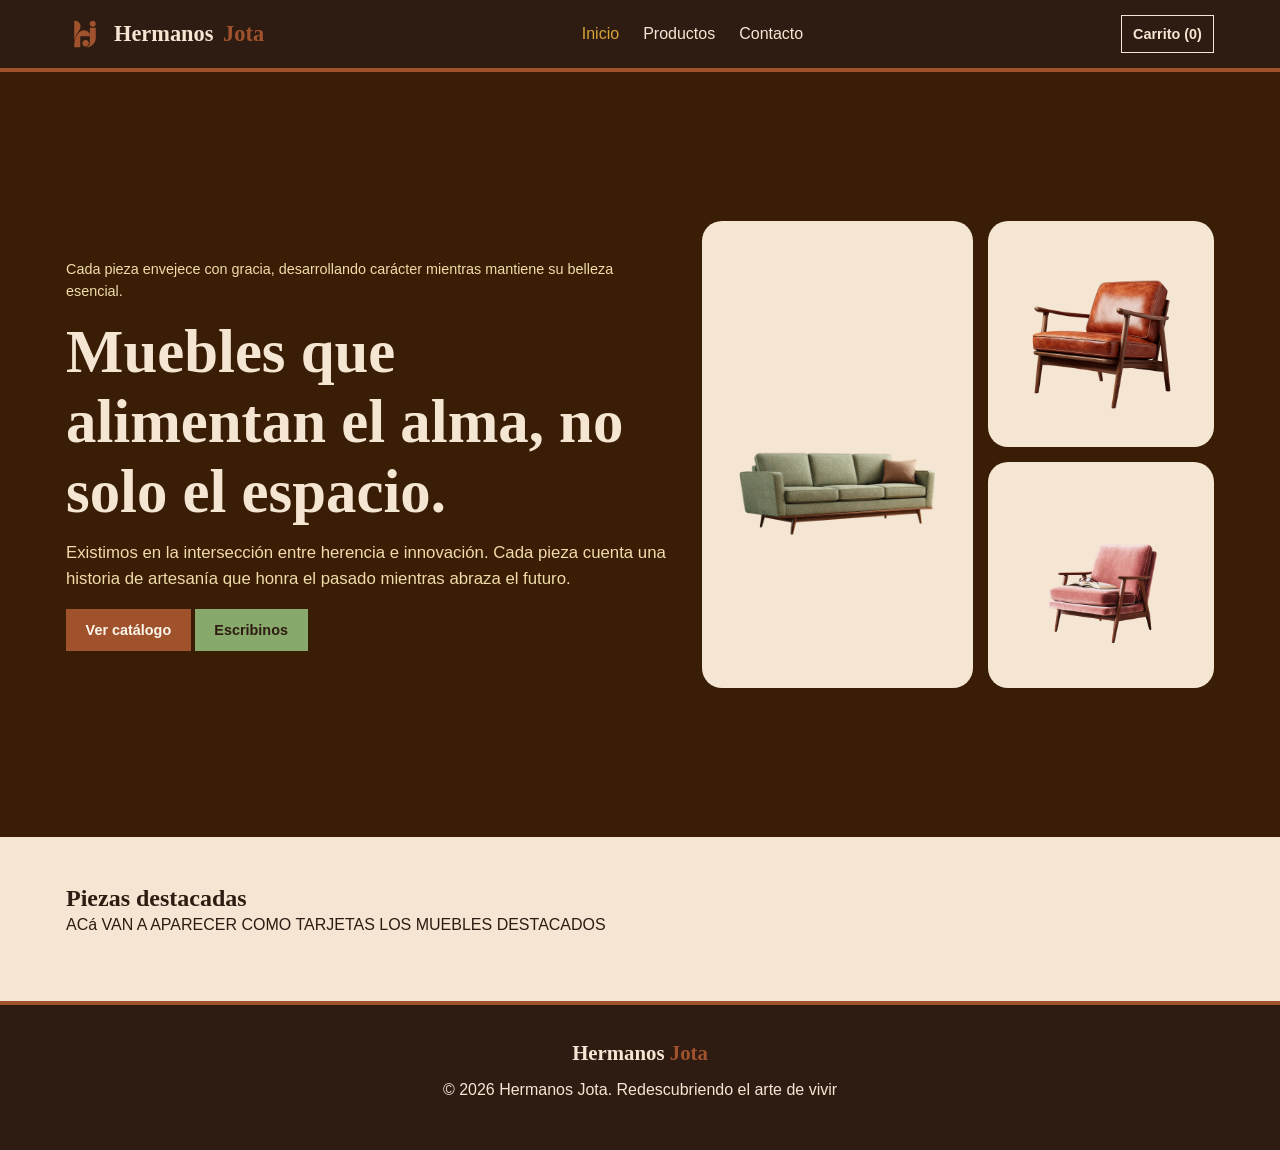
==== index.html @ 920eff9f "Página inicio - Parte 1" ====
<!DOCTYPE html>
<html lang="es">
<head>
    <meta charset="UTF-8">
    <meta name="viewport" content="width=device-width, initial-scale=1.0">
    <title>Mueblería Hermanos Jota</title>
    <link rel="stylesheet" href="estilos.css" />
</head>
<body>
 <header class="encabezado">
    <div class="contenedor nav">
      <a href="index.html" class="nav__marca">
        <img src="img/logo.svg" alt="" class="nav__logo" />
        Hermanos <span>Jota</span>
      </a>

      <input class="nav__checkbox" type="checkbox" id="menu-toggle" />
      <label class="nav__toggle" for="menu-toggle"><span aria-hidden="true">☰</span></label>

      <ul class="nav__menu" id="menu">
        <li><a href="index.html" aria-current="page">Inicio</a></li>
        <li><a href="productos.html">Productos</a></li>
        <li><a href="contacto.html">Contacto</a></li>
      </ul>

      <span class="boton-carrito">Carrito (<span>0</span>)</span>
    </div>
  </header>


    <main>
    <section class="hero">
      <div class="contenedor hero__contenido">
        <div class="hero__texto">
          <p>Cada pieza envejece con gracia, desarrollando carácter mientras mantiene su belleza esencial.</p>
          <h1 class="hero__titulo">Muebles que alimentan el alma, no solo el espacio.</h1>
          <p class="hero__parrafo">Existimos en la intersección entre herencia e innovación. Cada pieza cuenta una historia de artesanía que honra el pasado mientras abraza el futuro.</p>
          <div class="hero__acciones">
            <a href="productos.html" class="boton boton--primario">Ver catálogo</a>
            <a href="contacto.html" class="boton boton--salvia">Escribinos</a>
          </div>
        </div>
        <div class="hero__galeria">
          <div class="hero__foto hero__foto--grande">
            <img src="img/sofaPatagonia.png" alt="Sofá Patagonia" />
          </div>
          <div class="hero__foto">
            <img src="img/sillonCopacabana.png" alt="Sillón Copacabana" />
          </div>
          <div class="hero__foto">
            <img src="img/butacaMendoza.png" alt="Butaca Mendoza" />
          </div>
        </div>
      </div>
    </section>

    <section class="seccion">
      <div class="contenedor">
        <h2 class="seccion__titulo">Piezas destacadas</h2>
        <p>ACá VAN A APARECER COMO TARJETAS LOS MUEBLES DESTACADOS</p>
        </div>
      </div>
    </section>
    </main>

  <footer class="pie-pagina">
    <div class="contenedor">
      <p class="pie-pagina__marca">Hermanos <span>Jota</span></p>
      <p>© 2026 Hermanos Jota. Redescubriendo el arte de vivir</p>
    </div>
  </footer>

  <script src="js/productos.js"></script>
  <script src="js/index.js"></script>

</body>
</html>
---- estilos.css ----
* {
  box-sizing: border-box;
}

body {
  margin: 0;
  background-color: #f5e6d3;
  color: #2e1b12;
  font-family: "Segoe UI", Arial, sans-serif;
  line-height: 1.55;
  overflow-x: hidden;
}

img {
  max-width: 100%;
  display: block;
}

a {
  color: inherit;
  text-decoration: none;
}

ul {
  margin: 0;
  padding: 0;
  list-style: none;
}

h1,
h2,
h3 {
  font-family: "Segoe UI", Arial, sans-serif;
  font-weight: 700;
  line-height: 1.15;
  margin: 0;
}

.hero__titulo,
.seccion__titulo {
  font-family: Georgia, "Times New Roman", serif;
}

p {
  margin: 0 0 1em;
}

.contenedor {
  max-width: 1180px;
  margin: 0 auto;
  padding: 0 1rem;
}

.encabezado {
  background: #2e1b12;
  color: #f5e6d3;
  border-bottom: 4px solid #a0522d;
}

.nav {
  display: flex;
  align-items: center;
  justify-content: space-between;
  flex-wrap: wrap;
  gap: 1rem;
  padding: 0.85rem 1rem;
}

.nav__marca {
  display: flex;
  align-items: center;
  gap: 0.6rem;
  font-family: Georgia, "Times New Roman", serif;
  font-weight: 700;
  font-size: 1.4rem;
  color: #f5e6d3;
}

.nav__logo {
  width: 2.4rem;
  height: 2.4rem;
}

.nav__toggle {
  display: inline-flex;
  align-items: center;
  gap: 0.35rem;
  background: none;
  border: 1px solid #f5e6d3;
  color: #f5e6d3;
  font-size: 1.2rem;
  padding: 0.3rem 0.6rem;
  cursor: pointer;
}

.nav__checkbox {
  position: absolute;
  opacity: 0;
}

.nav__checkbox:focus-visible + .nav__toggle {
  outline: 2px solid #d4a437;
  outline-offset: 3px;
}

.nav__menu {
  display: none;
  flex-direction: column;
  width: 100%;
  gap: 0.5rem;
}

.nav__checkbox:checked ~ .nav__menu {
  display: flex;
}

.nav__menu a {
  display: block;
  padding: 0.5rem 0;
  font-weight: 500;
}

.nav__menu a[aria-current="page"] {
  color: #d4a437;
}

.boton-carrito {
  border: 1px solid #f5e6d3;
  padding: 0.4rem 0.7rem;
  font-size: 0.9rem;
  font-weight: 500;
  color: #f5e6d3;
}

.encabezado .boton-carrito, .encabezado .boton-carrito span {
  font-weight: 700;
  color: #f5e6d3;
}

.encabezado span {
  color: #a0522d;
}

.hero {
  background:  rgb(58, 29, 5);
  color: #f5e6d3;
  min-height: 85vh;
  display: flex;
  align-items: center;
  padding: 4rem 0;
}

.hero__contenido {
  display: flex;
  flex-direction: column;
  gap: 2rem;
  align-items: center;
}

.hero__texto {
  min-width: 0;
  color:  #f1dbaa;
  font-size: 0.9rem;
}

.hero__titulo {
  font-size: clamp(2.2rem, 8vw, 3.8rem);
  margin-bottom: 0.8rem;
  color: #f5e6d3;
}

.hero__parrafo {
  width: 100%;
  max-width: none;
  font-size: clamp(0.85rem, 2vw, 1.05rem);
}

.hero__galeria {
  display: grid;
  grid-template-columns: minmax(0, 1fr);
  gap: 0.9rem;
  width: clamp(14rem, 75vw, 22rem);
  min-width: 0;
}

.hero__foto {
  background: #f5e6d3;
  border-radius: 1.25rem;
  padding: clamp(0.65rem, 3vw, 1rem);
  display: flex;
  align-items: center;
  justify-content: center;
  min-width: 0;
}

.boton {
  display: inline-block;
  padding: 0.5rem 1.1rem;
  font-family: "Segoe UI", Arial, sans-serif;
  font-weight: 600;
  border: 2px solid;
  cursor: pointer;
}

.boton--primario {
  background: #a0522d;
  border-color: #a0522d;
  color: #fcf7ec;
}

.boton--salvia {
  background: #87a96b;
  border-color: #87a96b;
  color: #2e1b12;
}

.pie-pagina {
  background: #2e1b12;
  color: #f5e6d3;
  padding: 2rem 0;
  border-top: 4px solid #a0522d;
  text-align: center;
}

.pie-pagina__marca {
  align-items: center;
  font-family: Georgia, "Times New Roman", serif;
  font-weight: 700;
  font-size: 1.3rem;
  margin-bottom: 0.5rem;
}

.pie-pagina__marca span {
  color: #a0522d;
}

.seccion {
  padding: 3rem 0;
}

@media (min-width: 780px) {
  .nav__toggle {
    display: none;
  }

  .nav__menu {
    display: flex;
    flex-direction: row;
    width: auto;
    gap: 1.5rem;
  }

  .hero__galeria {
    grid-template-columns: minmax(0, 1.2fr) minmax(0, 1fr);
    grid-template-rows: repeat(2, 1fr);
    width: 100%;
    max-width: 32rem;
  }

  .hero__foto {
    padding: 1.5rem;
  }

  .hero__foto--grande {
    grid-row: 1 / span 2;
  }

  .hero__contenido {
    flex-direction: row;
    justify-content: space-between;
  }

  .hero__parrafo {
    max-width: none;
  }

}
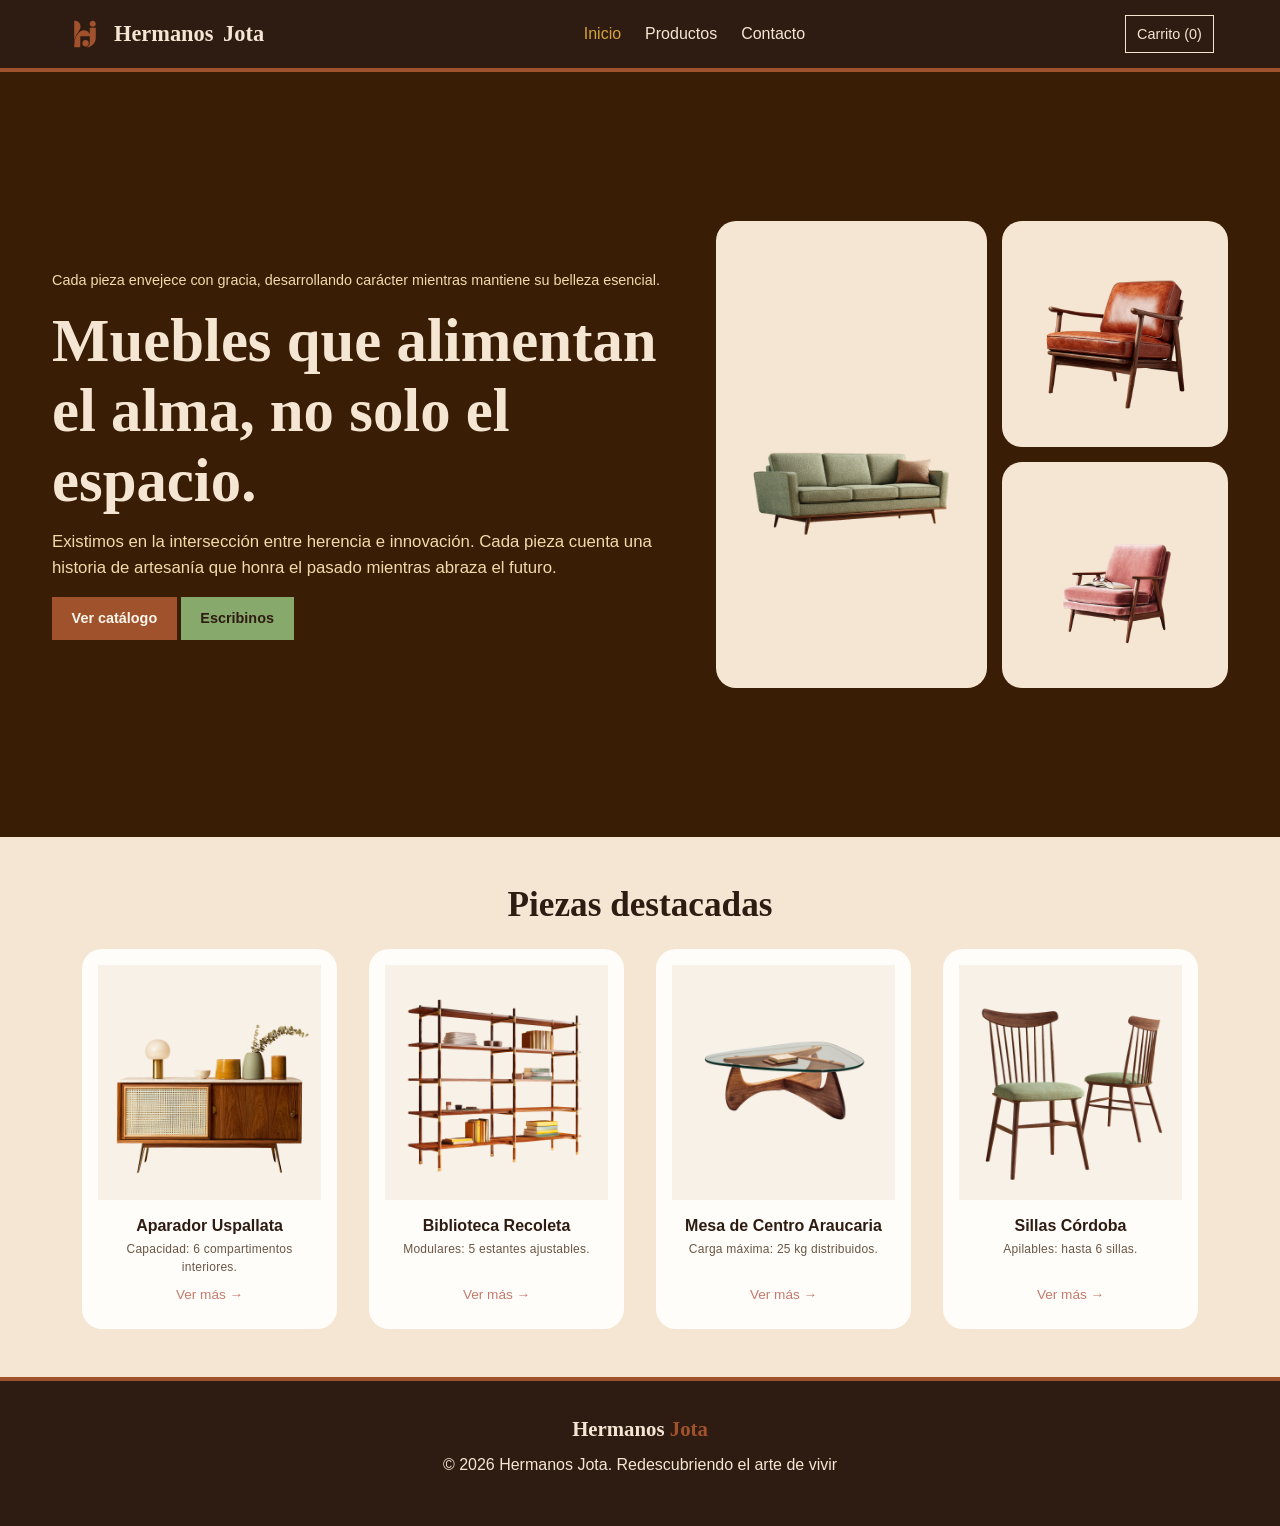
==== commit 3cd6f0b6: "Detalles de cada producto + Unión de commits anteriores" ====
--- a/index.html
+++ b/index.html
@@ -23,7 +23,7 @@
         <li><a href="contacto.html">Contacto</a></li>
       </ul>
 
-      <span class="boton-carrito">Carrito (<span>0</span>)</span>
+      <span class="boton-carrito">Carrito (<span id="contador-carrito">0</span>)</span>
     </div>
   </header>
 
@@ -57,7 +57,7 @@
     <section class="seccion">
       <div class="contenedor">
         <h2 class="seccion__titulo">Piezas destacadas</h2>
-        <p>ACá VAN A APARECER COMO TARJETAS LOS MUEBLES DESTACADOS</p>
+        <div class="grilla-productos" id="destacados">
         </div>
       </div>
     </section>
@@ -70,8 +70,9 @@
     </div>
   </footer>
 
-  <script src="js/productos.js"></script>
-  <script src="js/index.js"></script>
+  <script src="productos.js"></script>
+  <script src="carrito.js"></script>
+  <script src="index.js"></script>
 
 </body>
-</html>+</html>
--- a/estilos.css
+++ b/estilos.css
@@ -46,9 +46,10 @@
 }
 
 .contenedor {
+  width: 100%;
   max-width: 1180px;
   margin: 0 auto;
-  padding: 0 1rem;
+  padding: 0 clamp(1rem, 4vw, 2rem);
 }
 
 .encabezado {
@@ -122,6 +123,10 @@
 
 .nav__menu a[aria-current="page"] {
   color: #d4a437;
+}
+
+.nav_marca span, .pie-pagina__marca span {
+  color: #a0522d;
 }
 
 .boton-carrito {
@@ -132,15 +137,6 @@
   color: #f5e6d3;
 }
 
-.encabezado .boton-carrito, .encabezado .boton-carrito span {
-  font-weight: 700;
-  color: #f5e6d3;
-}
-
-.encabezado span {
-  color: #a0522d;
-}
-
 .hero {
   background:  rgb(58, 29, 5);
   color: #f5e6d3;
@@ -148,6 +144,10 @@
   display: flex;
   align-items: center;
   padding: 4rem 0;
+}
+
+.hero > .contenedor {
+  max-width: 1240px;
 }
 
 .hero__contenido {
@@ -230,48 +230,241 @@
   margin-bottom: 0.5rem;
 }
 
-.pie-pagina__marca span {
-  color: #a0522d;
-}
-
 .seccion {
   padding: 3rem 0;
 }
 
+.seccion__titulo {
+  margin-bottom: 1.5rem;
+  font-size: clamp(1.6rem, 5vw, 2.2rem);
+  text-align: center;
+}
+
+.seccion_titulo, .hero_titulo {
+  font-family: Georgia, "Times New Roman", serif;
+}
+
+#catalogo { 
+  padding: 2.5rem 1.25rem 3.5rem; 
+}
+
+.buscador { 
+  display: flex; 
+  justify-content: center; 
+  margin: 0 auto 2rem; 
+}
+
+.buscador input {
+  width: 100%;
+  max-width: 28rem;
+  border: 1px solid #a0522d;
+  border-radius: 20px;
+  background: #fffdf9;
+  color: #2e1b12;
+  font: inherit;
+  padding: 0.75rem 1.1rem;
+}
+
+.buscador input::placeholder {
+  color: #a0522d;
+  font-size: 0.8rem;
+  letter-spacing: 0.02em;
+  text-transform: uppercase;
+}
+
+.buscador input:focus {
+  border-color: #d4a437;
+  outline: none;
+  box-shadow: 0 0 0 2px rgb(212 164 55 / 25%);
+}
+
+#catalogo-container, #destacados {
+  display: grid;
+  max-width: 1200px;
+  margin: 0 auto;
+  grid-template-columns: 1fr;
+  gap: 1.5rem;
+}
+
+.producto {
+  display: flex;
+  flex-direction: column;
+  align-items: center;
+  height: 100%;
+  border-radius: 20px;
+  background: #fffdf9;
+  padding: 1rem 1rem 1.35rem;
+  text-align: center;
+}
+
+.producto img {
+  width: 100%;
+  aspect-ratio: 1 / 1.05;
+  margin-bottom: 1.1rem;
+  background: #f8f1e8;
+  object-fit: contain;
+  object-position: center;
+}
+
+.producto h3 { margin-bottom: 0.25rem; font-size: 1rem; }
+
+.producto p {
+  margin-bottom: 0.35rem;
+  color:   #6b5644;
+  font-size: 0.75rem;
+  letter-spacing: 0.02em;
+}
+
+.producto > a:first-child, .tarjeta-producto__visual, .tarjeta-producto__cuerpo {
+  display: flex;
+  flex: 1;
+  flex-direction: column;
+  width: 100%;
+}
+
+.producto > a:last-child, .tarjeta-producto__pie { margin-top: auto; }
+
+.detalle-producto { display: flex; flex-direction: column; gap: 2rem; }
+
+.detalle-producto__visual {
+  display: flex;
+  align-items: center;
+  justify-content: center;
+  width: min(100%, 26rem);
+  aspect-ratio: 1 / 0.9;
+  margin: 0 auto;
+  background: #2e1b12;
+  padding: 2rem;
+}
+
+.detalle-producto__imagen { 
+  width: min(100%, 21rem); 
+  height: auto; 
+  object-fit: contain; 
+}
+
+.detalle-producto__descripcion { 
+  display: flex; 
+  flex: 1; 
+  flex-direction: column; 
+  min-width: 0; 
+  gap: 0.7rem; 
+}
+
+.detalle-producto__info { 
+  color: #6b5644; 
+}
+
+.confirmacion-carrito { 
+  display: none; 
+  color: #87a96b; 
+  font-weight: 500; 
+}
+
+.confirmacion-carrito--visible { 
+  display: block; 
+}
+
+.enlace-ver-mas { 
+  margin-top: auto; 
+  font-size: 0.85rem; 
+  color: #c47a6d; 
+  font-weight: 500; 
+}
+
+@media (max-width: 480px) {
+  .nav { 
+    gap: 0.65rem; 
+  }
+  .nav__marca { 
+    font-size: 1.15rem; 
+  }
+  .nav__logo { 
+    width: 2rem; 
+    height: 2rem; 
+  }
+  .boton-carrito { 
+    margin-left: auto; 
+  }
+  .hero__acciones { 
+    flex-direction: column; 
+  }
+  .hero__acciones .boton { 
+    width: 100%; 
+    text-align: center; 
+  }
+  .hero__galeria { 
+    width: min(100%, 20rem); 
+  }
+  .seccion { 
+    padding: 2.25rem 0; 
+  }
+  .detalle-producto { 
+    gap: 1.25rem; 
+  }
+  .detalle-producto__visual { 
+    padding: 1.25rem; 
+  }
+}
+
+@media (min-width: 640px) {
+  #catalogo { 
+    padding: 3rem 2rem 4rem; 
+  }
+  #catalogo-container, #destacados { 
+    grid-template-columns: repeat(2, 1fr); 
+    gap: 1.75rem; 
+  }
+}
+
 @media (min-width: 780px) {
-  .nav__toggle {
-    display: none;
-  }
-
-  .nav__menu {
-    display: flex;
-    flex-direction: row;
-    width: auto;
-    gap: 1.5rem;
-  }
-
+  .nav__toggle { 
+    display: none; 
+  }
+  .nav__menu { 
+    display: flex; 
+    flex-direction: row; 
+    width: auto; 
+    gap: 1.5rem; 
+  }
+  .hero__contenido, .detalle-producto { 
+    flex-direction: row; 
+    align-items: center; 
+  }
+  .hero__texto, .hero__galeria { 
+    flex: 1 1 0; 
+  }
   .hero__galeria {
+    width: 100%;
+    max-width: 32rem;
     grid-template-columns: minmax(0, 1.2fr) minmax(0, 1fr);
     grid-template-rows: repeat(2, 1fr);
-    width: 100%;
-    max-width: 32rem;
-  }
-
-  .hero__foto {
-    padding: 1.5rem;
-  }
-
-  .hero__foto--grande {
-    grid-row: 1 / span 2;
-  }
-
-  .hero__contenido {
-    flex-direction: row;
-    justify-content: space-between;
-  }
-
-  .hero__parrafo {
-    max-width: none;
-  }
-
-}
+  }
+  .hero__foto { 
+    padding: 1.5rem; 
+  }
+  .hero__foto--grande { 
+    grid-row: 1 / span 2; 
+  }
+  .detalle-producto__visual { 
+    flex: 0 1 26rem; 
+    margin: 0; 
+  }
+}
+
+@media (min-width: 1024px) {
+  #catalogo { 
+    padding: 4rem 4rem 5rem;
+   }
+  .buscador { 
+    margin-bottom: 2.5rem; 
+  }
+  .buscador input { 
+    max-width: 32rem; 
+  }
+  #catalogo-container, #destacados { 
+    grid-template-columns: repeat(4, 1fr); 
+    gap: 2rem; 
+  }
+}
+
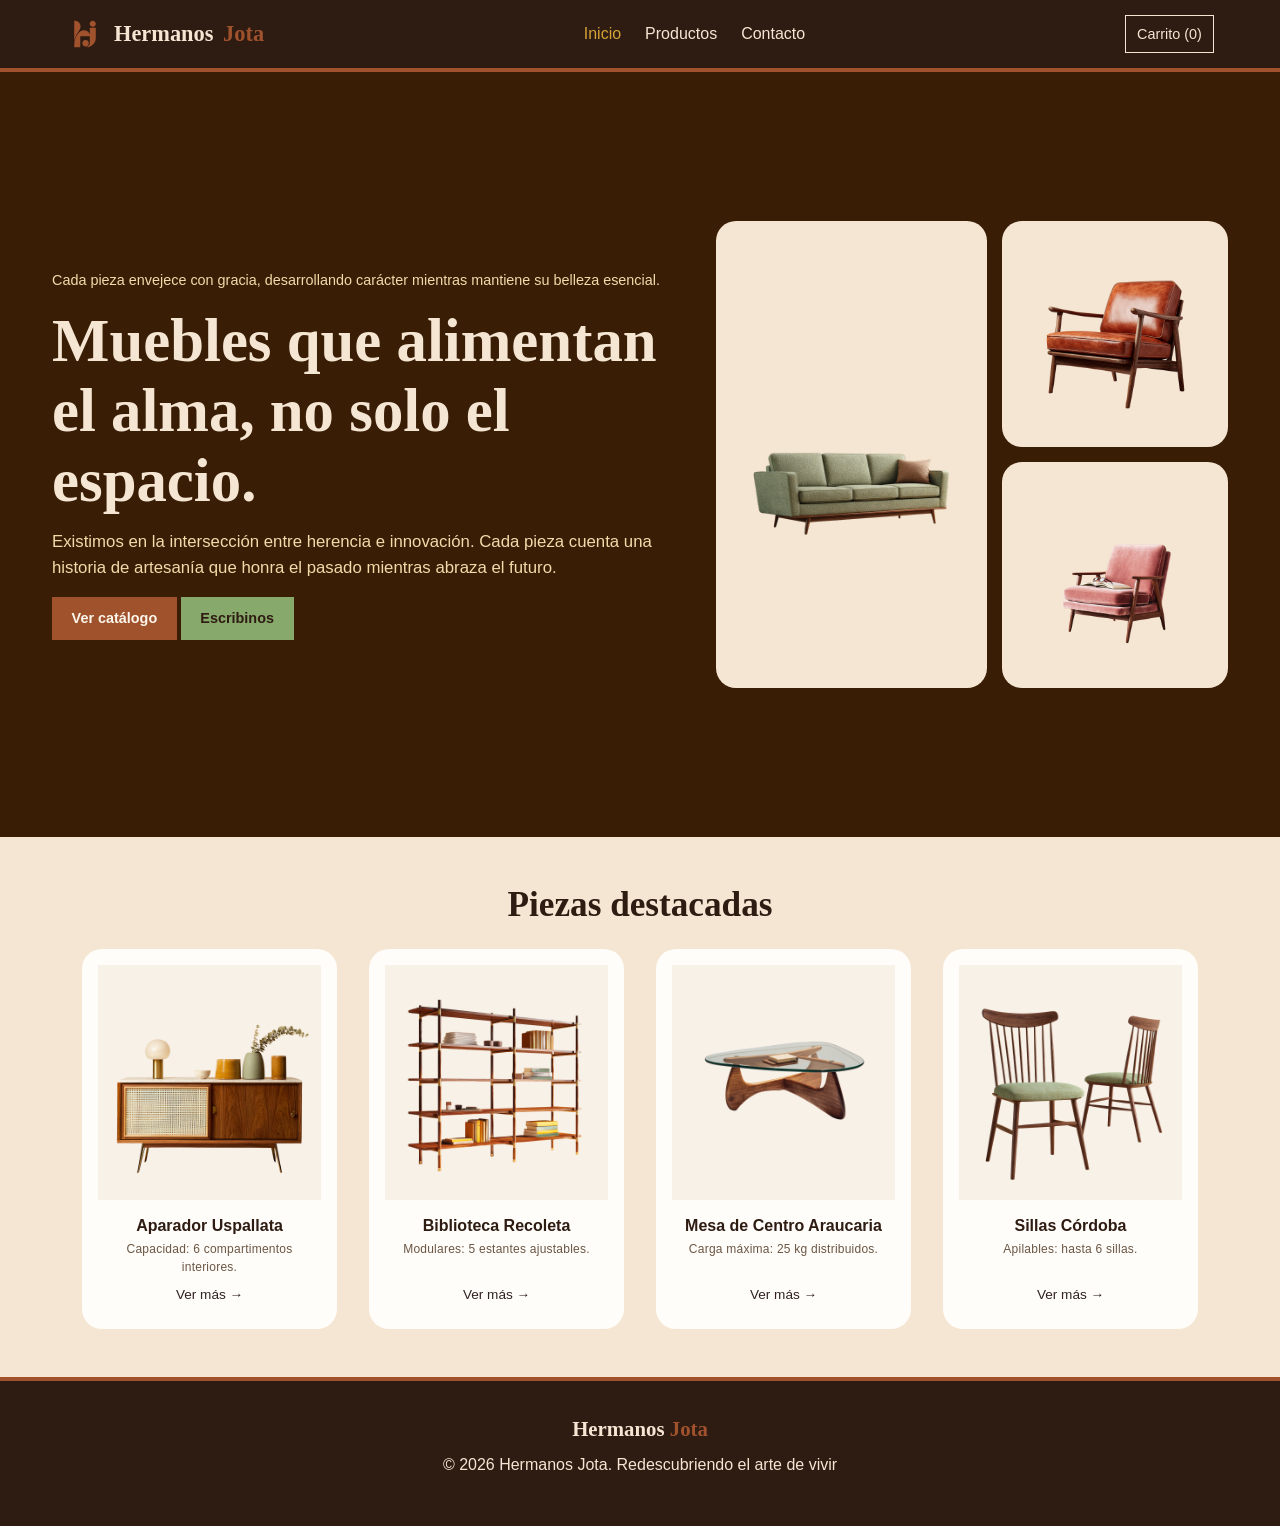
==== commit 00f4016c: "cambios finales" ====
--- a/index.html
+++ b/index.html
@@ -70,9 +70,9 @@
     </div>
   </footer>
 
-  <script src="productos.js"></script>
-  <script src="carrito.js"></script>
-  <script src="index.js"></script>
+  <script src="js/productos.js"></script>
+  <script src="js/carrito.js"></script>
+  <script src="js/index.js"></script>
 
 </body>
 </html>
--- a/estilos.css
+++ b/estilos.css
@@ -125,7 +125,7 @@
   color: #d4a437;
 }
 
-.nav_marca span, .pie-pagina__marca span {
+.nav__marca span, .pie-pagina__marca span {
   color: #a0522d;
 }
 
@@ -240,7 +240,7 @@
   text-align: center;
 }
 
-.seccion_titulo, .hero_titulo {
+.seccion__titulo, .hero__titulo {
   font-family: Georgia, "Times New Roman", serif;
 }
 
@@ -315,7 +315,7 @@
   letter-spacing: 0.02em;
 }
 
-.producto > a:first-child, .tarjeta-producto__visual, .tarjeta-producto__cuerpo {
+.tarjeta-producto__visual, .tarjeta-producto__cuerpo {
   display: flex;
   flex: 1;
   flex-direction: column;
@@ -368,9 +368,140 @@
 .enlace-ver-mas { 
   margin-top: auto; 
   font-size: 0.85rem; 
-  color: #c47a6d; 
+  color: #30211f; 
   font-weight: 500; 
 }
+
+#contacto {
+  padding: 1rem 1.25rem 1.5rem;
+  background-color: #F5E6D3;
+}
+
+#contacto .seccion__titulo {
+  margin-bottom: 0.5rem;
+}
+
+.seccion--contacto {
+  padding-bottom: 1rem;
+}
+
+#form-contacto {
+  display: flex;
+  flex-direction: column;
+  gap: 1.25rem;
+  max-width: 32rem;
+  margin: 0 auto;
+  padding: 0.5rem 1.25rem;
+  background-color: #F5E6D3;
+}
+
+#form-contacto div {
+  display: flex;
+  flex-direction: column;
+  gap: 0.4rem;
+}
+
+#form-contacto label {
+  font-family: "Segoe UI", Arial, sans-serif;
+  font-weight: 500;
+  font-size: 0.7rem;
+  text-transform: uppercase;
+  letter-spacing: 0.08em;
+  color: #A0522D;
+}
+
+#form-contacto input,
+#form-contacto textarea {
+  width: 100%;
+  padding: 0.5rem 1rem;
+  border: 1px solid #A0522D;
+  background-color: #fffdf9;
+  color: #3d2918;
+  font-family: "Segoe UI", Arial, sans-serif;
+  font-weight: 400;
+  font-size: 12pt;
+  line-height: 1.6;
+}
+
+#form-contacto input {
+  border-radius: 20px 20px 20px 20px;
+}
+
+#form-contacto textarea {
+  resize: vertical;
+  min-height: 8rem;
+}
+
+#form-contacto input::placeholder,
+#form-contacto textarea::placeholder {
+  font-family: "Segoe UI", Arial, sans-serif;
+  font-weight: 300;
+  font-size: 9pt;
+  letter-spacing: 0.02em;
+  color: #C47A6D;
+}
+
+#form-contacto input:hover,
+#form-contacto textarea:hover {
+  border-color: #D4A437;
+}
+
+#form-contacto input:focus,
+#form-contacto textarea:focus {
+  outline: none;
+  border-color: #D4A437;
+  box-shadow: 0 0 0 2px rgba(212, 164, 55, 0.25);
+}
+
+
+#form-contacto button[type="submit"] {
+  display: block;
+  margin: 0.35rem auto 0;
+  margin-top: 0.35rem;
+  width: 30%;
+  padding: 0.7rem 1rem;
+  border: 1px solid #87A96B;
+
+  background-color: #87A96B;
+
+  color: #fffdf9;
+  font-family: "Segoe UI", Arial, sans-serif;
+  font-weight: 500;
+  font-size: 0.7rem;
+  text-transform: uppercase;
+  letter-spacing: 0.08em;
+  cursor: pointer;
+  border-radius: 20px 20px 20px 20px;
+}
+
+#form-contacto button[type="submit"]:hover,
+#form-contacto button[type="submit"]:focus {
+  background-color: #A0522D;
+  color: #fffdf9;
+}
+
+#form-contacto button[type="submit"]:active {
+  background-color: #87A96B;
+  border-color: #87A96B;
+}
+
+#mensaje-exito {
+  font-family: "Segoe UI", Arial, sans-serif;
+  font-weight: 300;
+  font-size: 9pt;
+  letter-spacing: 0.02em;
+  text-align: center;
+  color: #87A96B;
+  min-height: 1.2em;
+}
+
+#mensaje-exito.error {
+  color: #C47A6D;
+  font-weight: 500;
+}
+
+
+
 
 @media (max-width: 480px) {
   .nav { 
@@ -411,7 +542,13 @@
   #catalogo { 
     padding: 3rem 2rem 4rem; 
   }
-  #catalogo-container, #destacados { 
+  #contacto {
+    padding: 1.25rem 2rem 2rem;
+  }
+  .seccion--contacto {
+    padding-bottom: 1.25rem;
+  }
+  #catalogo-container, #destacados{ 
     grid-template-columns: repeat(2, 1fr); 
     gap: 1.75rem; 
   }
@@ -455,7 +592,13 @@
 @media (min-width: 1024px) {
   #catalogo { 
     padding: 4rem 4rem 5rem;
-   }
+  }
+  #contacto {
+    padding: 1.5rem 4rem 0.75rem;
+  }
+  .seccion--contacto {
+    padding-bottom: 1.25rem;
+  }
   .buscador { 
     margin-bottom: 2.5rem; 
   }
